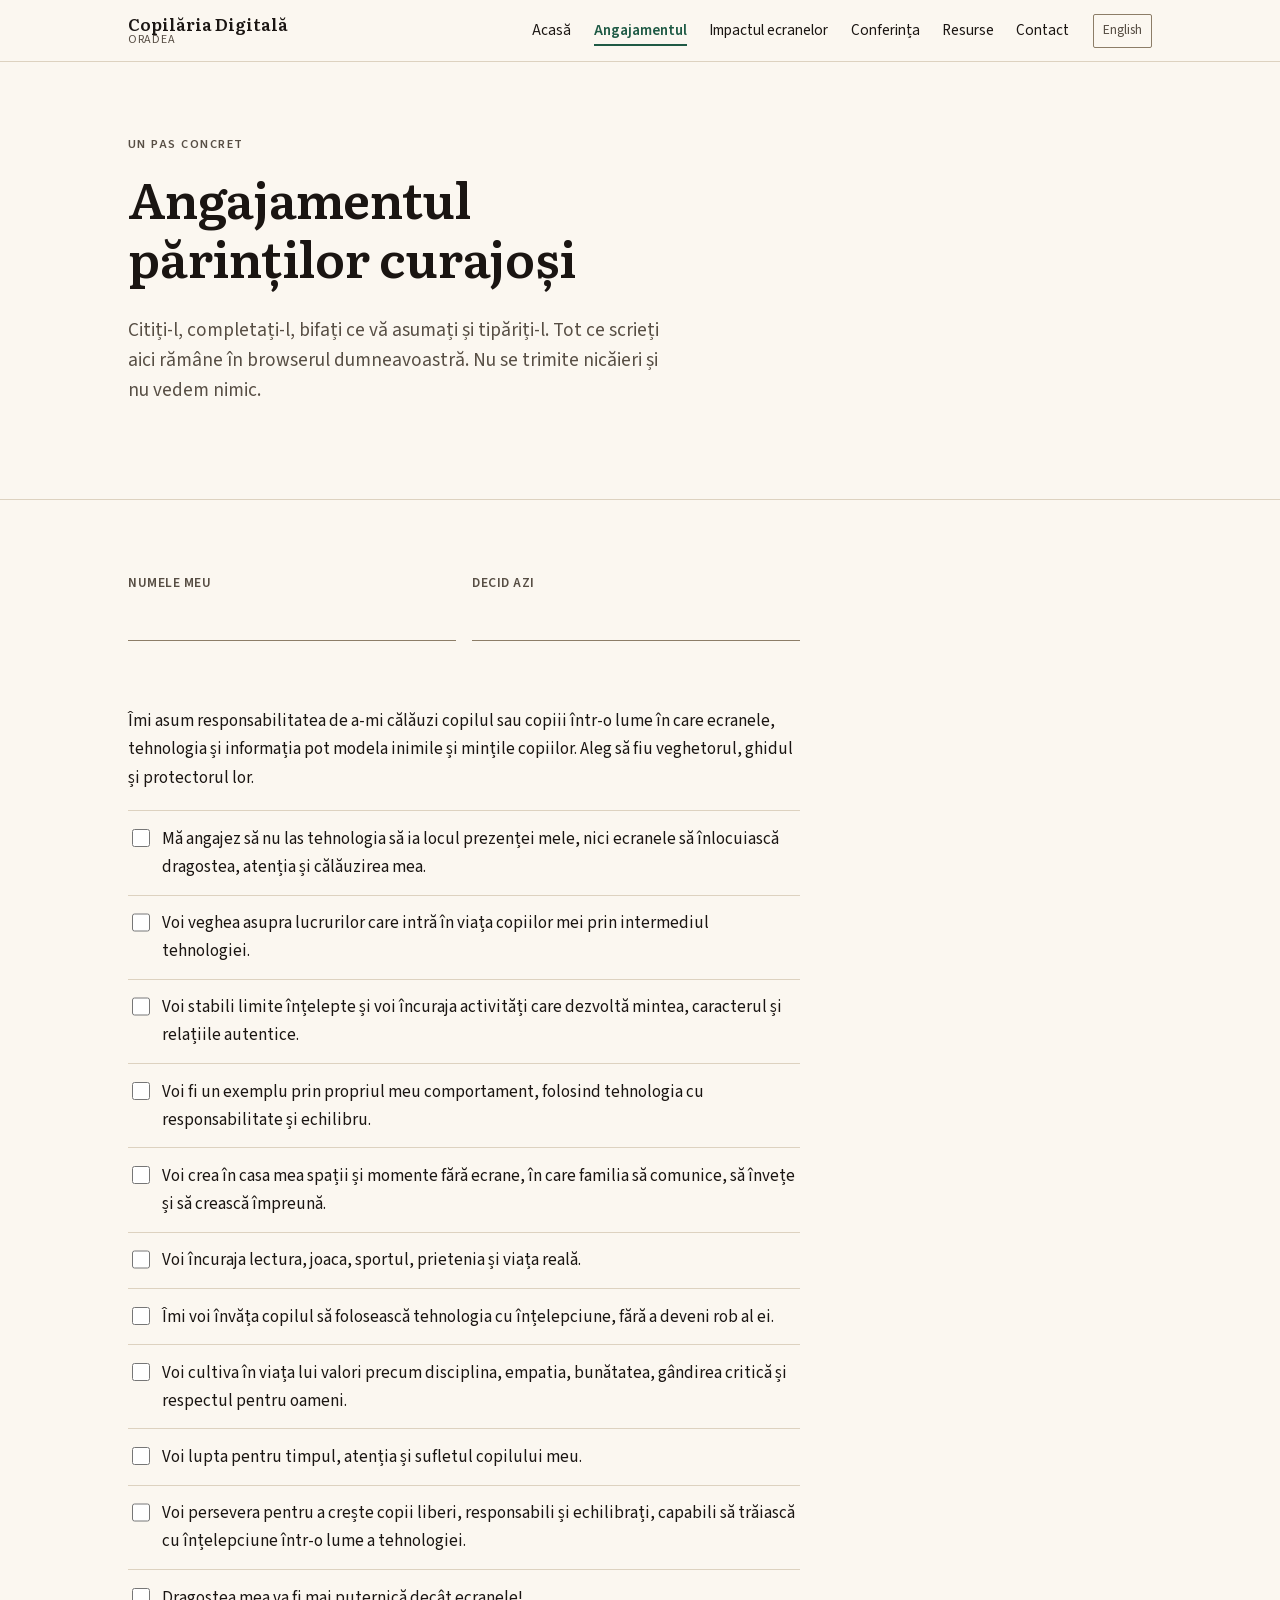
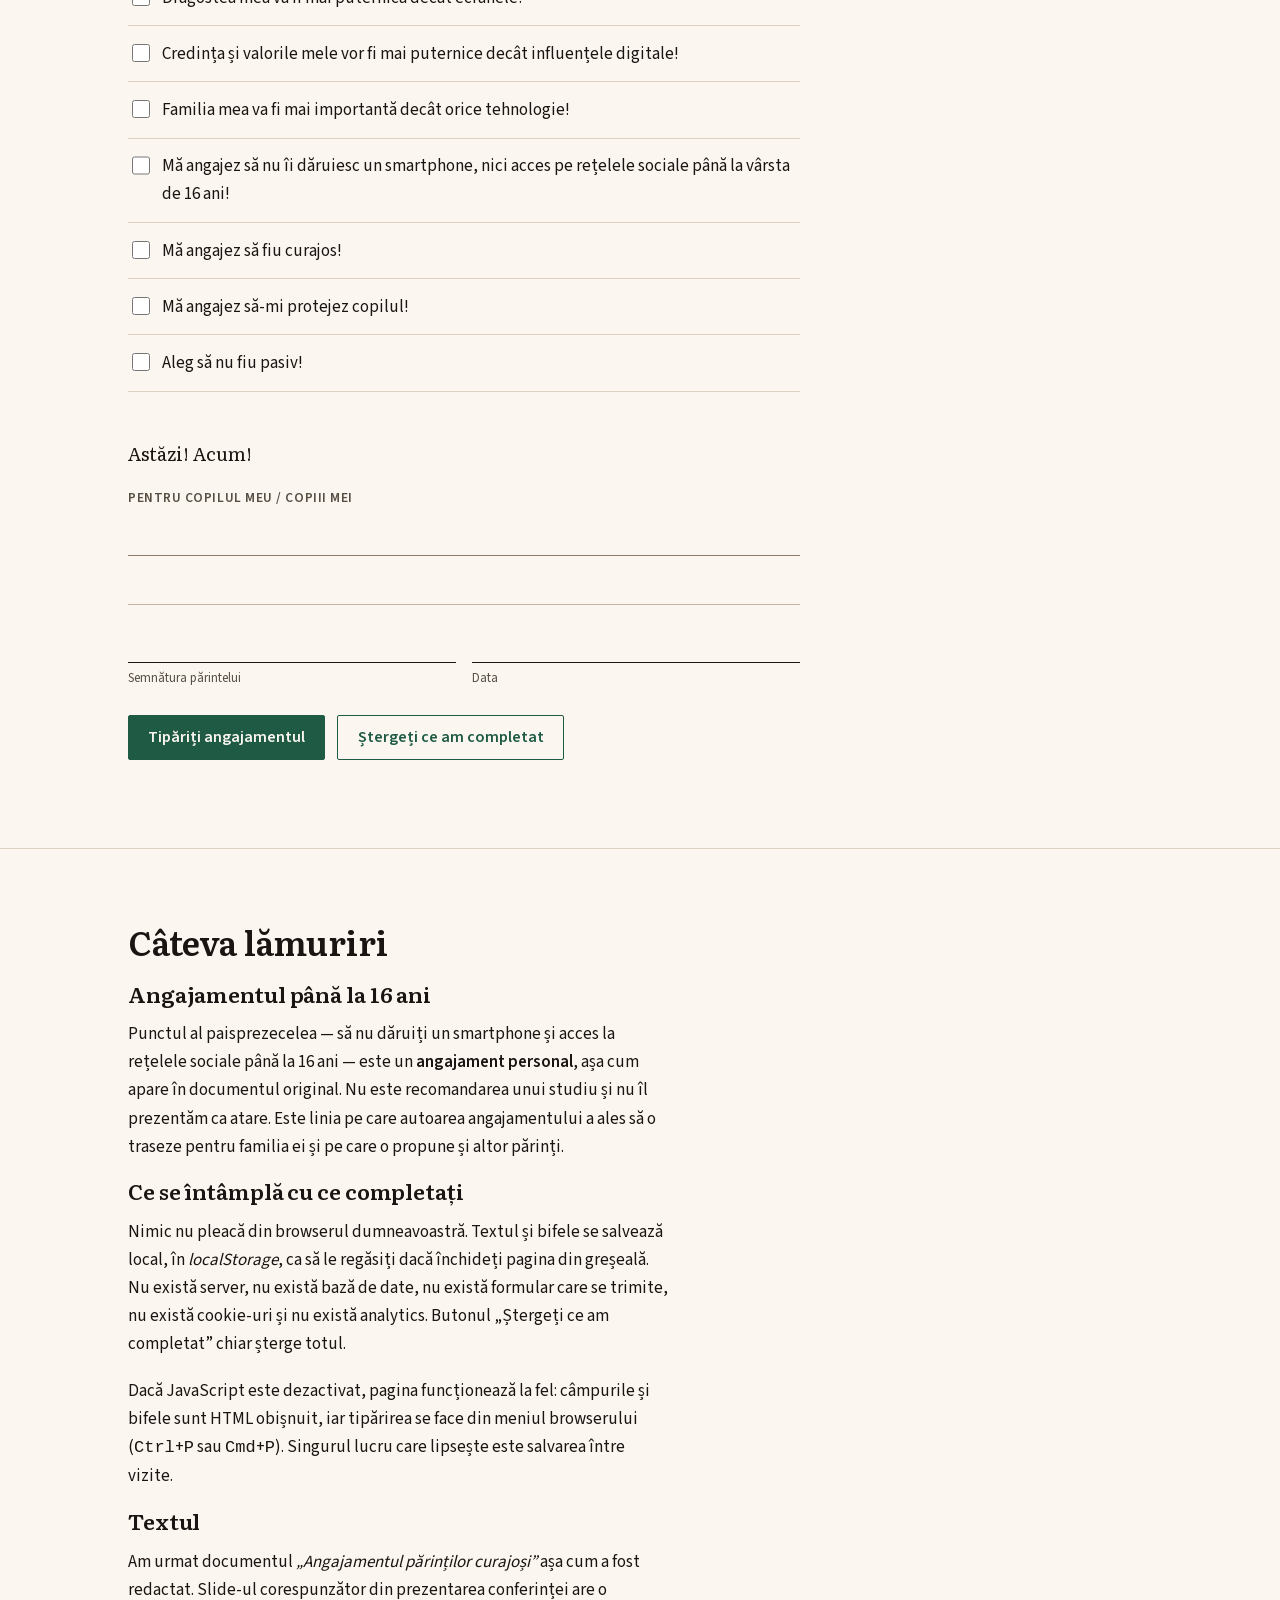
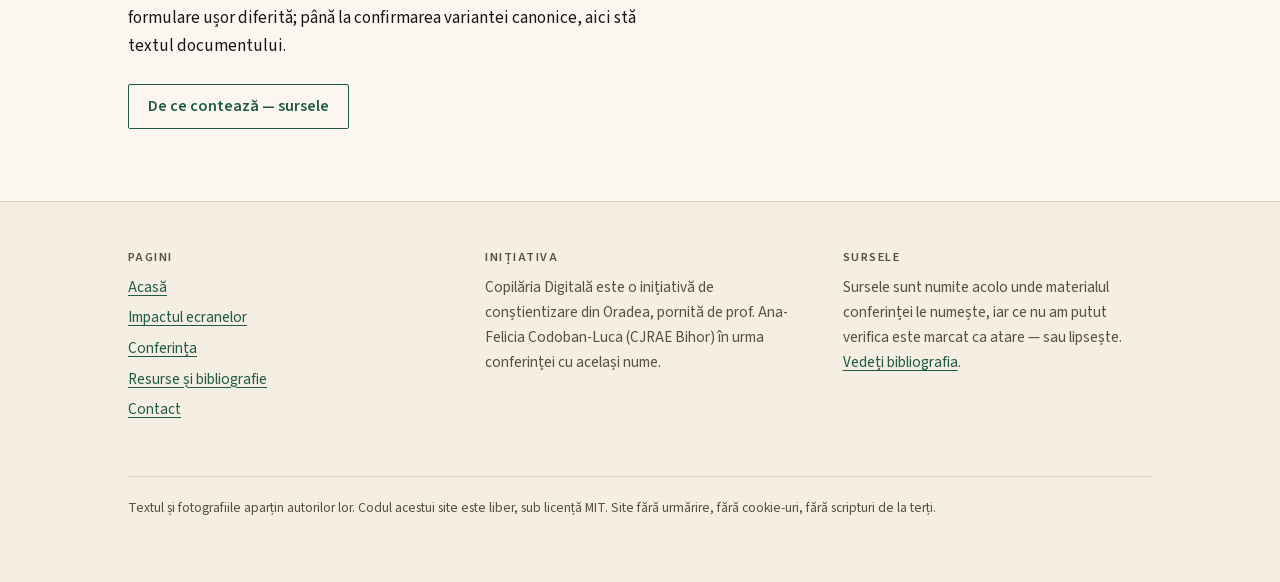
==== angajament/index.html @ 708503aa "feat: first public version of the site Twelve hand-written pages, Romanian at / and English at /en/," ====
<!doctype html>
<html lang="ro">
<head>
<meta charset="utf-8">
<meta name="viewport" content="width=device-width, initial-scale=1">
<title>Angajamentul părinților curajoși — Copilăria Digitală</title>
<meta name="description" content="Șaptesprezece angajamente pe care un părinte le poate citi, bifa, semna și tipări. Se completează în pagină și rămâne în browserul dumneavoastră — nu se trimite nicăieri.">
<link rel="canonical" href="https://copilariadigitala.github.io/angajament/">
<link rel="alternate" hreflang="ro" href="https://copilariadigitala.github.io/angajament/">
<link rel="alternate" hreflang="en" href="https://copilariadigitala.github.io/en/pledge/">
<link rel="alternate" hreflang="x-default" href="https://copilariadigitala.github.io/">
<meta property="og:type" content="article">
<meta property="og:locale" content="ro_RO">
<meta property="og:site_name" content="Copilăria Digitală">
<meta property="og:title" content="Angajamentul părinților curajoși">
<meta property="og:description" content="Șaptesprezece angajamente pe care un părinte le poate citi, bifa, semna și tipări.">
<meta property="og:url" content="https://copilariadigitala.github.io/angajament/">
<meta property="og:image" content="https://copilariadigitala.github.io/assets/img/key-visual-960.jpg">
<meta name="twitter:card" content="summary_large_image">
<link rel="icon" href="/assets/favicon.svg" type="image/svg+xml">
<link rel="preload" as="font" type="font/woff2" href="/assets/fonts/literata-600.woff2" crossorigin>
<link rel="preload" as="font" type="font/woff2" href="/assets/fonts/source-sans-3-400.woff2" crossorigin>
<link rel="stylesheet" href="/assets/site.css">
<script src="/assets/site.js" defer></script>
</head>
<body>
<a class="skip-link" href="#main">Sari la conținut</a>

<header class="site-header">
  <div class="wrap">
    <a class="brand" href="/">Copilăria Digitală<span>Oradea</span></a>
    <nav class="nav" aria-label="Navigare principală">
      <ul>
        <li><a href="/">Acasă</a></li>
        <li><a href="/angajament/" aria-current="page">Angajamentul</a></li>
        <li><a href="/impactul-ecranelor/">Impactul ecranelor</a></li>
        <li><a href="/conferinta/">Conferința</a></li>
        <li><a href="/resurse/">Resurse</a></li>
        <li><a href="/contact/">Contact</a></li>
      </ul>
    </nav>
    <a class="lang-switch" href="/en/pledge/" lang="en" hreflang="en">English</a>
  </div>
</header>

<main id="main">

  <section class="section">
    <div class="wrap prose">
      <p class="eyebrow no-print">Un pas concret</p>
      <h1>Angajamentul părinților curajoși</h1>
      <p class="lede no-print">Citiți-l, completați-l, bifați ce vă asumați și tipăriți-l.
        Tot ce scrieți aici rămâne în browserul dumneavoastră. Nu se trimite nicăieri și nu
        vedem nimic.</p>
    </div>
  </section>

  <section class="section">
    <div class="wrap">
      <div class="pledge" data-pledge>

        <div class="pledge-meta">
          <p class="field">
            <label for="nume">Numele meu</label>
            <input id="nume" name="nume" type="text" autocomplete="name">
          </p>
          <p class="field">
            <label for="data">Decid azi</label>
            <input id="data" name="data" type="text" inputmode="numeric" placeholder="">
          </p>
        </div>

        <p>Îmi asum responsabilitatea de a-mi călăuzi copilul sau copiii într-o lume în care
          ecranele, tehnologia și informația pot modela inimile și mințile copiilor. Aleg să
          fiu veghetorul, ghidul și protectorul lor.</p>

        <ul class="commitments">
          <li><label><input type="checkbox" name="v1"><span>Mă angajez să nu las tehnologia
            să ia locul prezenței mele, nici ecranele să înlocuiască dragostea, atenția și
            călăuzirea mea.</span></label></li>
          <li><label><input type="checkbox" name="v2"><span>Voi veghea asupra lucrurilor care
            intră în viața copiilor mei prin intermediul tehnologiei.</span></label></li>
          <li><label><input type="checkbox" name="v3"><span>Voi stabili limite înțelepte și
            voi încuraja activități care dezvoltă mintea, caracterul și relațiile
            autentice.</span></label></li>
          <li><label><input type="checkbox" name="v4"><span>Voi fi un exemplu prin propriul
            meu comportament, folosind tehnologia cu responsabilitate și echilibru.</span></label></li>
          <li><label><input type="checkbox" name="v5"><span>Voi crea în casa mea spații și
            momente fără ecrane, în care familia să comunice, să învețe și să crească
            împreună.</span></label></li>
          <li><label><input type="checkbox" name="v6"><span>Voi încuraja lectura, joaca,
            sportul, prietenia și viața reală.</span></label></li>
          <li><label><input type="checkbox" name="v7"><span>Îmi voi învăța copilul să
            folosească tehnologia cu înțelepciune, fără a deveni rob al ei.</span></label></li>
          <li><label><input type="checkbox" name="v8"><span>Voi cultiva în viața lui valori
            precum disciplina, empatia, bunătatea, gândirea critică și respectul pentru
            oameni.</span></label></li>
          <li><label><input type="checkbox" name="v9"><span>Voi lupta pentru timpul, atenția
            și sufletul copilului meu.</span></label></li>
          <li><label><input type="checkbox" name="v10"><span>Voi persevera pentru a crește
            copii liberi, responsabili și echilibrați, capabili să trăiască cu înțelepciune
            într-o lume a tehnologiei.</span></label></li>
          <li><label><input type="checkbox" name="v11"><span>Dragostea mea va fi mai puternică
            decât ecranele!</span></label></li>
          <li><label><input type="checkbox" name="v12"><span>Credința și valorile mele vor fi
            mai puternice decât influențele digitale!</span></label></li>
          <li><label><input type="checkbox" name="v13"><span>Familia mea va fi mai importantă
            decât orice tehnologie!</span></label></li>
          <li><label><input type="checkbox" name="v14"><span>Mă angajez să nu îi dăruiesc un
            smartphone, nici acces pe rețelele sociale până la vârsta de 16 ani!</span></label></li>
          <li><label><input type="checkbox" name="v15"><span>Mă angajez să fiu curajos!</span></label></li>
          <li><label><input type="checkbox" name="v16"><span>Mă angajez să-mi protejez
            copilul!</span></label></li>
          <li><label><input type="checkbox" name="v17"><span>Aleg să nu fiu pasiv!</span></label></li>
        </ul>

        <p class="pledge-close">Astăzi! Acum!</p>

        <p class="field">
          <label for="copii">Pentru copilul meu / copiii mei</label>
          <input id="copii" name="copii" type="text">
        </p>

        <div class="signature">
          <div>
            <div class="sig-line"></div>
            <span>Semnătura părintelui</span>
          </div>
          <div>
            <div class="sig-line"></div>
            <span>Data</span>
          </div>
        </div>

        <div class="btn-row no-print">
          <button class="btn" type="button" data-pledge-print hidden>Tipăriți angajamentul</button>
          <button class="btn btn--ghost" type="button" data-pledge-clear hidden>Ștergeți ce am
            completat</button>
        </div>
        <p class="saved-note no-print" data-pledge-status data-saved-label="Salvat în acest browser."></p>
      </div>
    </div>
  </section>

  <section class="section no-print" aria-labelledby="despre-text">
    <div class="wrap prose">
      <h2 id="despre-text">Câteva lămuriri</h2>

      <h3>Angajamentul până la 16 ani</h3>
      <p>Punctul al paisprezecelea — să nu dăruiți un smartphone și acces la rețelele sociale
        până la 16 ani — este un <b>angajament personal</b>, așa cum apare în documentul
        original. Nu este recomandarea unui studiu și nu îl prezentăm ca atare. Este linia
        pe care autoarea angajamentului a ales să o traseze pentru familia ei și pe care o
        propune și altor părinți.</p>

      <h3>Ce se întâmplă cu ce completați</h3>
      <p>Nimic nu pleacă din browserul dumneavoastră. Textul și bifele se salvează local, în
        <i>localStorage</i>, ca să le regăsiți dacă închideți pagina din greșeală. Nu există
        server, nu există bază de date, nu există formular care se trimite, nu există
        cookie-uri și nu există analytics. Butonul „Ștergeți ce am completat” chiar șterge
        totul.</p>
      <p>Dacă JavaScript este dezactivat, pagina funcționează la fel: câmpurile și bifele sunt
        HTML obișnuit, iar tipărirea se face din meniul browserului
        (<kbd>Ctrl</kbd>+<kbd>P</kbd> sau <kbd>Cmd</kbd>+<kbd>P</kbd>). Singurul lucru care
        lipsește este salvarea între vizite.</p>

      <h3>Textul</h3>
      <p>Am urmat documentul <i>„Angajamentul părinților curajoși”</i> așa cum a fost redactat.
        Slide-ul corespunzător din prezentarea conferinței are o formulare ușor diferită;
        până la confirmarea variantei canonice, aici stă textul documentului.</p>

      <div class="btn-row">
        <a class="btn btn--ghost" href="/impactul-ecranelor/">De ce contează — sursele</a>
      </div>
    </div>
  </section>

</main>

<footer class="site-footer no-print">
  <div class="wrap">
    <div class="footer-grid">
      <div>
        <h2>Pagini</h2>
        <ul>
          <li><a href="/">Acasă</a></li>
          <li><a href="/impactul-ecranelor/">Impactul ecranelor</a></li>
          <li><a href="/conferinta/">Conferința</a></li>
          <li><a href="/resurse/">Resurse și bibliografie</a></li>
          <li><a href="/contact/">Contact</a></li>
        </ul>
      </div>
      <div>
        <h2>Inițiativa</h2>
        <p>Copilăria Digitală este o inițiativă de conștientizare din Oradea, pornită de
          prof. Ana-Felicia Codoban-Luca (CJRAE Bihor) în urma conferinței cu același nume.</p>
      </div>
      <div>
        <h2>Sursele</h2>
        <p>Sursele sunt numite acolo unde materialul conferinței le numește, iar ce nu am
          putut verifica este marcat ca atare — sau lipsește.
          <a href="/resurse/#bibliografie">Vedeți bibliografia</a>.</p>
      </div>
    </div>
    <p class="colophon">Textul și fotografiile aparțin autorilor lor. Codul acestui site este
      liber, sub licență MIT. Site fără urmărire, fără cookie-uri, fără scripturi de la terți.</p>
  </div>
</footer>

</body>
</html>
---- assets/site.css ----
/* Copilăria Digitală — one stylesheet, shared by all twelve pages.
   Light theme is warm paper at dawn and it is the default: the message is that life after
   the screen is the good part. Dark theme is the midnight navy of the event's own key
   visual, so a parent reading at 23:40 gets the artwork's night, not a dimmed office UI.
   prefers-color-scheme only — a toggle needs a render-blocking inline script. */

/* ---------------------------------------------------------------- fonts */

@font-face {
  font-family: 'Literata';
  font-style: normal;
  font-weight: 400;
  font-display: swap;
  src: url('/assets/fonts/literata-400.woff2') format('woff2');
  unicode-range: U+0020-007E, U+00A0-017E, U+018F, U+0192, U+01A0-01A1, U+01AF-01B0, U+01C4-01DC,
    U+01E6-01E7, U+01EA-01EB, U+01FA-021B, U+022A-022D, U+0230-0233, U+0237, U+0259,
    U+02BB-02BC, U+02BE-02BF, U+02C6-02CC, U+02DA, U+02DC-02DD, U+0304, U+0308,
    U+2007-200B, U+2010, U+2012-2015, U+2018-201A, U+201C-201E, U+2020-2022, U+2026,
    U+2030, U+2032-2033, U+2039-203A, U+2042, U+2044;
}

@font-face {
  font-family: 'Literata';
  font-style: normal;
  font-weight: 600;
  font-display: swap;
  src: url('/assets/fonts/literata-600.woff2') format('woff2');
  unicode-range: U+0020-007E, U+00A0-017E, U+018F, U+0192, U+01A0-01A1, U+01AF-01B0, U+01C4-01DC,
    U+01E6-01E7, U+01EA-01EB, U+01FA-021B, U+022A-022D, U+0230-0233, U+0237, U+0259,
    U+02BB-02BC, U+02BE-02BF, U+02C6-02CC, U+02DA, U+02DC-02DD, U+0304, U+0308,
    U+2007-200B, U+2010, U+2012-2015, U+2018-201A, U+201C-201E, U+2020-2022, U+2026,
    U+2030, U+2032-2033, U+2039-203A, U+2042, U+2044;
}

@font-face {
  font-family: 'Source Sans 3';
  font-style: normal;
  font-weight: 400;
  font-display: swap;
  src: url('/assets/fonts/source-sans-3-400.woff2') format('woff2');
  unicode-range: U+0020-007E, U+00A0-0181, U+0186, U+018A, U+018D-0190, U+0192-0194, U+0196-0197,
    U+019A-019B, U+019E, U+01A0-01A1, U+01AF-01B1, U+01B7, U+01BF-01C3, U+01CD-01DD,
    U+01E2-01E7, U+01EA-01EB, U+01EE-01F0, U+01F4-01F5, U+01F7-0201, U+0204-0205,
    U+0208-0209, U+020C-020D, U+0218-0220, U+0222-0223, U+0226-0227, U+0237, U+023A-023E,
    U+0241-0245, U+0248-0249, U+0259, U+02BB-02C1, U+02C6-02CC, U+02D0-02D7, U+02DA,
    U+02DC-02DE, U+02E0-02E4, U+02ED, U+0304, U+0308, U+0329, U+2007, U+2009-200B,
    U+2010-201E, U+2020-2023, U+2026, U+202F-2033, U+2035, U+2039-203A, U+203C-203F,
    U+2044, U+2047-204A, U+FEFF;
}

@font-face {
  font-family: 'Source Sans 3';
  font-style: normal;
  font-weight: 600;
  font-display: swap;
  src: url('/assets/fonts/source-sans-3-600.woff2') format('woff2');
  unicode-range: U+0020-007E, U+00A0-0181, U+0186, U+018A, U+018D-0190, U+0192-0194, U+0196-0197,
    U+019A-019B, U+019E, U+01A0-01A1, U+01AF-01B1, U+01B7, U+01BF-01C3, U+01CD-01DD,
    U+01E2-01E7, U+01EA-01EB, U+01EE-01F0, U+01F4-01F5, U+01F7-0201, U+0204-0205,
    U+0208-0209, U+020C-020D, U+0218-0220, U+0222-0223, U+0226-0227, U+0237, U+023A-023E,
    U+0241-0245, U+0248-0249, U+0259, U+02BB-02C1, U+02C6-02CC, U+02D0-02D7, U+02DA,
    U+02DC-02DE, U+02E0-02E4, U+02ED, U+0304, U+0308, U+0329, U+2007, U+2009-200B,
    U+2010-201E, U+2020-2023, U+2026, U+202F-2033, U+2035, U+2039-203A, U+203C-203F,
    U+2044, U+2047-204A, U+FEFF;
}

/* --------------------------------------------------------------- tokens */

:root {
  color-scheme: light;

  --paper: #fbf7f0;
  --paper-sunk: #f4eee3;
  --ink: #1a1512;
  --ink-muted: #574e44;
  --rule: #ddd2c0;
  --rule-strong: #c4b6a0;
  /* Interactive borders need 3:1 against their ground; the decorative hairline above
     does not, and must not be reused for a form field's only visible boundary. */
  --rule-input: #8c7d67;

  --accent: #1f5a45;
  --accent-hover: #143c2e;
  --accent-wash: #e9f0ea;

  --rose: #a3282a; /* form errors and the missing-citation guard. Nowhere else. */
  --focus: #1d4ed8;

  --font-display: 'Literata', 'Palatino Linotype', Palatino, 'Book Antiqua', Georgia, serif;
  --font-body: 'Source Sans 3', -apple-system, BlinkMacSystemFont, 'Segoe UI', Roboto,
    'Helvetica Neue', Arial, sans-serif;

  --measure: 34rem;
  --page: 68rem;
  --gap: clamp(1.5rem, 4vw, 3rem);
  --radius: 2px;
}

@media (prefers-color-scheme: dark) {
  :root {
    color-scheme: dark;

    --paper: #0c1428;
    --paper-sunk: #121d36;
    --ink: #eaeff8;
    --ink-muted: #a8b6cc;
    --rule: #263453;
    --rule-strong: #3a4d75;
    --rule-input: #6b7f9f;

    --accent: #6fc79b;
    --accent-hover: #9adcbb;
    --accent-wash: #14263a;

    --rose: #ff9b9d;
    --focus: #f5c451;
  }
}

/* ----------------------------------------------------------------- base */

*,
*::before,
*::after {
  box-sizing: border-box;
}

html {
  -webkit-text-size-adjust: 100%;
  scroll-behavior: smooth;
}

@media (prefers-reduced-motion: reduce) {
  html {
    scroll-behavior: auto;
  }
  *,
  *::before,
  *::after {
    animation-duration: 0.01ms !important;
    transition-duration: 0.01ms !important;
  }
}

body {
  margin: 0;
  background: var(--paper);
  color: var(--ink);
  font-family: var(--font-body);
  font-size: 1.0625rem;
  line-height: 1.65;
  text-rendering: optimizeLegibility;
  /* A long unbreakable string (a pasted URL, the printed href below) must wrap rather
     than push the page sideways on a 360 px phone. */
  overflow-wrap: break-word;
}

h1,
h2,
h3,
h4 {
  font-family: var(--font-display);
  font-weight: 600;
  line-height: 1.2;
  margin: 0 0 0.6em;
  letter-spacing: -0.005em;
  text-wrap: balance;
}

h1 {
  font-size: clamp(2rem, 6vw, 3.1rem);
}
h2 {
  font-size: clamp(1.5rem, 3.6vw, 2.1rem);
}
h3 {
  font-size: clamp(1.15rem, 2.4vw, 1.35rem);
}
h4 {
  font-size: 1.0625rem;
}

p,
ul,
ol,
dl {
  margin: 0 0 1.1em;
}

a {
  color: var(--accent);
  text-decoration-thickness: 1px;
  text-underline-offset: 0.18em;
}

a:hover {
  color: var(--accent-hover);
}

:focus-visible {
  outline: 3px solid var(--focus);
  outline-offset: 2px;
  border-radius: var(--radius);
}

img {
  max-width: 100%;
  height: auto;
  display: block;
}

hr {
  border: 0;
  border-top: 1px solid var(--rule);
  margin: var(--gap) 0;
}

::selection {
  background: var(--accent);
  color: var(--paper);
}

.skip-link {
  position: absolute;
  left: -9999px;
  top: 0;
  background: var(--paper);
  color: var(--ink);
  padding: 0.7rem 1rem;
  border: 1px solid var(--rule-input);
  z-index: 20;
}

.skip-link:focus {
  left: 0.5rem;
  top: 0.5rem;
}

.visually-hidden {
  position: absolute;
  width: 1px;
  height: 1px;
  margin: -1px;
  padding: 0;
  overflow: hidden;
  clip-path: inset(50%);
  white-space: nowrap;
}

/* ------------------------------------------------------------- skeleton */

.wrap {
  width: 100%;
  max-width: var(--page);
  margin-inline: auto;
  padding-inline: clamp(1rem, 4vw, 2rem);
}

.prose {
  max-width: var(--measure);
}

/* `class="wrap prose"` is one element wearing two hats, and .prose's narrower max-width
   would otherwise shrink the wrap itself — which, being margin-inline:auto, then centres
   the column away from the grid the header and hero sit on. Keep the wrap at page width
   and put the measure on its children instead. */
.wrap.prose {
  max-width: var(--page);
}

.wrap.prose > * {
  max-width: var(--measure);
}

.section {
  padding-block: clamp(2.5rem, 7vw, 4.5rem);
  border-top: 1px solid var(--rule);
}

.section:first-of-type {
  border-top: 0;
}

.section--sunk {
  background: var(--paper-sunk);
}

.lede {
  font-size: 1.2rem;
  line-height: 1.55;
  color: var(--ink-muted);
}

.eyebrow {
  font-family: var(--font-body);
  font-size: 0.78rem;
  font-weight: 600;
  letter-spacing: 0.12em;
  text-transform: uppercase;
  color: var(--ink-muted);
  margin: 0 0 0.8rem;
}

/* -------------------------------------------------------------- header */

.site-header {
  border-bottom: 1px solid var(--rule);
  background: var(--paper);
}

.site-header .wrap {
  display: flex;
  flex-wrap: wrap;
  align-items: center;
  gap: 0.75rem 1.5rem;
  padding-block: 0.85rem;
}

.brand {
  font-family: var(--font-display);
  font-weight: 600;
  font-size: 1.05rem;
  line-height: 1.15;
  color: var(--ink);
  text-decoration: none;
  margin-right: auto;
}

.brand span {
  display: block;
  font-family: var(--font-body);
  font-weight: 400;
  font-size: 0.75rem;
  letter-spacing: 0.06em;
  text-transform: uppercase;
  color: var(--ink-muted);
}

/* The nav is always visible and simply wraps. No toggle, no disclosure widget, no script —
   six links fit on two lines at 360 px, which is cheaper than any button that hides them. */
.nav {
  width: 100%;
}

.nav ul {
  list-style: none;
  margin: 0;
  padding: 0;
  display: flex;
  flex-wrap: wrap;
  gap: 0.35rem 1.1rem;
}

.nav a {
  display: block;
  padding: 0.2rem 0;
  font-size: 0.95rem;
  color: var(--ink);
  text-decoration: none;
}

.nav a:hover,
.nav a[aria-current='page'] {
  color: var(--accent);
}

.nav a[aria-current='page'] {
  font-weight: 600;
}

.lang-switch {
  font-size: 0.85rem;
  color: var(--ink-muted);
  text-decoration: none;
  border: 1px solid var(--rule-input);
  border-radius: var(--radius);
  padding: 0.3rem 0.55rem;
}

.lang-switch:hover {
  color: var(--accent);
}

.nav a[aria-current='page'] {
  box-shadow: inset 0 -2px 0 var(--accent);
}

@media (min-width: 56rem) {
  .nav {
    width: auto;
  }
  .nav ul {
    gap: 1.4rem;
  }
}

/* -------------------------------------------------------------- footer */

.site-footer {
  border-top: 1px solid var(--rule);
  background: var(--paper-sunk);
  padding-block: clamp(2rem, 5vw, 3rem);
  font-size: 0.95rem;
  color: var(--ink-muted);
}

.site-footer h2 {
  font-size: 0.78rem;
  font-family: var(--font-body);
  letter-spacing: 0.12em;
  text-transform: uppercase;
  color: var(--ink-muted);
  margin-bottom: 0.6rem;
}

.footer-grid {
  display: grid;
  gap: var(--gap);
  grid-template-columns: repeat(auto-fit, minmax(14rem, 1fr));
}

.footer-grid ul {
  list-style: none;
  padding: 0;
  margin: 0;
}

.footer-grid li {
  margin-bottom: 0.35rem;
}

.colophon {
  margin-top: var(--gap);
  padding-top: 1.25rem;
  border-top: 1px solid var(--rule);
  font-size: 0.85rem;
}

/* ---------------------------------------------------------------- hero */

.hero {
  border-bottom: 1px solid var(--rule);
}

.hero-media {
  margin: 0;
  border-bottom: 1px solid var(--rule);
}

.hero-media img {
  width: 100%;
  aspect-ratio: 3 / 2;
  object-fit: cover;
}

.hero-body {
  padding-block: clamp(2rem, 6vw, 3.5rem);
}

.hero-body h1 {
  margin-bottom: 0.4em;
}

.hero-body p {
  max-width: var(--measure);
}

/* -------------------------------------------------------------- button */

.btn {
  display: inline-block;
  font-family: var(--font-body);
  font-weight: 600;
  font-size: 1rem;
  line-height: 1.3;
  padding: 0.7rem 1.2rem;
  border: 1px solid var(--accent);
  border-radius: var(--radius);
  background: var(--accent);
  color: var(--paper);
  text-decoration: none;
  cursor: pointer;
}

.btn:hover {
  background: var(--accent-hover);
  border-color: var(--accent-hover);
  color: var(--paper);
}

.btn--ghost {
  background: transparent;
  color: var(--accent);
}

.btn--ghost:hover {
  background: var(--accent-wash);
  color: var(--accent-hover);
}

.btn-row {
  display: flex;
  flex-wrap: wrap;
  gap: 0.75rem;
  margin-top: 1.5rem;
}

/* --------------------------------------------------------------- cards */
/* Hairlines, not cards: 1px warm rules, no shadows, no floating panels.
   The visual language of a document a parent can trust and print. */

.cols {
  display: grid;
  gap: var(--gap);
  grid-template-columns: repeat(auto-fit, minmax(15rem, 1fr));
}

.cols > * > h3 {
  padding-top: 0.9rem;
  border-top: 2px solid var(--accent);
  margin-bottom: 0.5rem;
}

.cols p:last-child,
.cols ul:last-child {
  margin-bottom: 0;
}

.tight {
  padding-left: 1.1rem;
}

.tight li {
  margin-bottom: 0.35rem;
}

.tight li::marker {
  color: var(--rule-strong);
}

/* ---------------------------------------------------------------- fact */
/* The one component with real design weight. A .fact cannot render a number without a
   citation slot: if the <cite> is missing the block says so, out loud, on the page.
   The anti-fabrication rule is enforced by CSS, not by editorial goodwill. */

.fact {
  display: grid;
  gap: 0.35rem;
  padding: 1rem 0 1rem 1rem;
  border-left: 2px solid var(--accent);
  margin: 0 0 1.25rem;
}

.fact-figure {
  font-family: var(--font-display);
  font-weight: 600;
  font-size: clamp(1.6rem, 4vw, 2.2rem);
  line-height: 1;
  color: var(--ink);
  font-variant-numeric: tabular-nums;
}

.fact-body {
  margin: 0;
}

.fact cite {
  font-style: normal;
  font-size: 0.85rem;
  color: var(--ink-muted);
}

.fact:not(:has(cite))::after {
  content: '⚠ Citare lipsă — această cifră nu poate fi publicată.';
  font-size: 0.85rem;
  font-weight: 600;
  color: var(--rose);
}

.fact--unsourced {
  border-left-style: dashed;
  border-left-color: var(--rule-strong);
  background: repeating-linear-gradient(
    135deg,
    transparent,
    transparent 6px,
    var(--paper-sunk) 6px,
    var(--paper-sunk) 12px
  );
}

.fact--unsourced .fact-figure {
  color: var(--ink-muted);
}

.fact--unsourced cite::before {
  content: 'Sursă neconfirmată — ';
  font-weight: 600;
  color: var(--ink);
}

.fact-list {
  display: grid;
  gap: 0.9rem 2rem;
  grid-template-columns: repeat(auto-fit, minmax(13rem, 1fr));
  padding: 0;
  margin: 0 0 1.25rem;
  list-style: none;
  border-left: 2px solid var(--accent);
  padding-left: 1rem;
}

.fact > .fact-list {
  border-left: 0;
  padding-left: 0;
  margin-bottom: 0.4rem;
}

.after-cols {
  margin-top: var(--gap);
}

.fact-list b {
  display: block;
  font-family: var(--font-display);
  font-size: 1.45rem;
  line-height: 1.1;
  font-variant-numeric: tabular-nums;
}

.fact-list span {
  font-size: 0.95rem;
  color: var(--ink-muted);
}

/* --------------------------------------------------------------- quote */

blockquote {
  margin: 0 0 1.4em;
  padding-left: 1.1rem;
  border-left: 1px solid var(--rule-strong);
  font-family: var(--font-display);
  font-size: 1.08rem;
  line-height: 1.55;
}

blockquote p {
  margin-bottom: 0.6em;
}

blockquote cite,
.attrib {
  display: block;
  font-family: var(--font-body);
  font-style: normal;
  font-size: 0.88rem;
  color: var(--ink-muted);
}

.pull {
  border-left: 0;
  padding: 0;
  max-width: 44rem;
  font-size: clamp(1.3rem, 3.2vw, 1.8rem);
  line-height: 1.35;
}

.trigger-note {
  font-size: 0.9rem;
  color: var(--ink-muted);
  border: 1px dashed var(--rule-strong);
  border-radius: var(--radius);
  padding: 0.7rem 0.9rem;
  margin-bottom: 1rem;
}

/* -------------------------------------------------------------- source */

.sources {
  list-style: none;
  padding: 0;
  margin: 0;
  font-size: 0.95rem;
}

.sources li {
  padding: 0.7rem 0;
  border-top: 1px solid var(--rule);
}

.sources li:last-child {
  border-bottom: 1px solid var(--rule);
}

.sources i {
  font-style: italic;
}

.gloss {
  color: var(--ink-muted);
}

/* The "working translation" label sits inside the gloss paragraph, so it needs its own
   breathing room — otherwise it reads as the last line of the quotation itself. */
.gloss > .attrib {
  margin-top: 0.35rem;
}

/* ------------------------------------------------------------- gallery */

.gallery {
  display: grid;
  gap: 0.75rem;
  grid-template-columns: repeat(auto-fill, minmax(15rem, 1fr));
  padding: 0;
  margin: 0;
  list-style: none;
}

.gallery figure {
  margin: 0;
}

.gallery img {
  width: 100%;
  aspect-ratio: 3 / 2;
  object-fit: cover;
  border: 1px solid var(--rule);
  border-radius: var(--radius);
}

.gallery figcaption {
  font-size: 0.85rem;
  color: var(--ink-muted);
  padding-top: 0.4rem;
}

.figure-plain {
  margin: 0;
}

/* A figure narrower than the column still must not be wider than the phone.
   min() rather than a bare max-width, which at 360 px pushed the page sideways. */
.figure-plain--portrait {
  max-width: min(32rem, 100%);
}

.figure-plain--wide {
  max-width: min(40rem, 100%);
}

.figure-plain img {
  border: 1px solid var(--rule);
  border-radius: var(--radius);
}

.figure-plain figcaption {
  font-size: 0.85rem;
  color: var(--ink-muted);
  padding-top: 0.4rem;
}

/* --------------------------------------------------------------- video */
/* Click-to-load facade. Nothing reaches YouTube until the visitor asks for it,
   and with JavaScript off the same element is an ordinary link to the recording. */

.video {
  border: 1px solid var(--rule);
  border-radius: var(--radius);
  padding: 1.25rem;
  background: var(--paper-sunk);
}

.video-frame {
  position: relative;
  aspect-ratio: 16 / 9;
  background: var(--paper);
  border: 1px dashed var(--rule-strong);
  border-radius: var(--radius);
  display: grid;
  place-content: center;
  text-align: center;
  padding: 1rem;
  gap: 0.6rem;
}

.video-frame iframe {
  position: absolute;
  inset: 0;
  width: 100%;
  height: 100%;
  border: 0;
}

/* ------------------------------------------------------------- pledge */

.pledge {
  max-width: 42rem;
}

.pledge-meta {
  display: grid;
  gap: 1rem;
  grid-template-columns: repeat(auto-fit, minmax(13rem, 1fr));
  margin-bottom: var(--gap);
}

.field label {
  display: block;
  font-size: 0.85rem;
  font-weight: 600;
  letter-spacing: 0.04em;
  text-transform: uppercase;
  color: var(--ink-muted);
  margin-bottom: 0.3rem;
}

.field input,
.field textarea {
  width: 100%;
  font: inherit;
  color: var(--ink);
  background: transparent;
  border: 0;
  border-bottom: 1px solid var(--rule-input);
  border-radius: 0;
  padding: 0.4rem 0.1rem;
}

.field input:focus,
.field textarea:focus {
  border-bottom-color: var(--accent);
}

.field input:invalid:not(:placeholder-shown) {
  border-bottom-color: var(--rose);
}

.commitments {
  list-style: none;
  padding: 0;
  margin: 0 0 var(--gap);
  counter-reset: vow;
}

.commitments li {
  border-top: 1px solid var(--rule);
  padding: 0.85rem 0;
}

.commitments li:last-child {
  border-bottom: 1px solid var(--rule);
}

.commitments label {
  display: grid;
  grid-template-columns: 1.4rem 1fr;
  gap: 0.75rem;
  align-items: start;
  cursor: pointer;
}

.commitments input[type='checkbox'] {
  width: 1.15rem;
  height: 1.15rem;
  margin-top: 0.25rem;
  accent-color: var(--accent);
}

.pledge-close {
  font-family: var(--font-display);
  font-size: 1.15rem;
  line-height: 1.45;
}

.signature {
  margin-top: var(--gap);
  padding-top: 1.25rem;
  border-top: 1px solid var(--rule-strong);
  display: grid;
  gap: 1rem;
  grid-template-columns: repeat(auto-fit, minmax(13rem, 1fr));
}

.sig-line {
  border-bottom: 1px solid var(--ink);
  min-height: 2.4rem;
}

.sig-line + span {
  font-size: 0.8rem;
  color: var(--ink-muted);
}

.privacy-note {
  font-size: 0.9rem;
  color: var(--ink-muted);
  border-top: 1px solid var(--rule);
  padding-top: 1rem;
  margin-top: var(--gap);
}

.saved-note {
  font-size: 0.9rem;
  color: var(--ink-muted);
}

/* -------------------------------------------------------------- contact */

.contact-list {
  list-style: none;
  padding: 0;
  margin: 0;
}

.contact-list > li,
.contact-list > div {
  border-top: 1px solid var(--rule);
  padding: 0.9rem 0;
  display: grid;
  gap: 0.15rem;
}

.contact-list > li:last-child,
.contact-list > div:last-child {
  border-bottom: 1px solid var(--rule);
}

.contact-list dd {
  margin: 0;
}

.contact-list dt,
.contact-list b {
  font-size: 0.8rem;
  font-weight: 600;
  letter-spacing: 0.08em;
  text-transform: uppercase;
  color: var(--ink-muted);
}

.placeholder {
  color: var(--ink-muted);
  border-bottom: 1px dashed var(--rule-strong);
}

/* ---------------------------------------------------------------- print */
/* The pledge is meant to leave the browser as paper. Everything that is chrome goes. */

@media print {
  :root {
    --paper: #fff;
    --paper-sunk: #fff;
    --ink: #000;
    --ink-muted: #333;
    --rule: #bbb;
    --rule-strong: #888;
    --accent: #000;
  }

  body {
    background: #fff;
    color: #000;
    font-size: 11pt;
    line-height: 1.45;
  }

  .site-header,
  .site-footer,
  .skip-link,
  .btn,
  .btn-row,
  .no-print,
  .video,
  .gallery {
    display: none !important;
  }

  .section {
    padding-block: 0;
    border-top: 0;
  }

  .wrap {
    max-width: none;
    padding-inline: 0;
  }

  .commitments li {
    break-inside: avoid;
  }

  .commitments input[type='checkbox'] {
    -webkit-appearance: none;
    appearance: none;
    border: 1px solid #000;
    width: 11pt;
    height: 11pt;
  }

  .commitments input[type='checkbox']:checked::after {
    content: '✓';
    display: block;
    line-height: 11pt;
    text-align: center;
    font-size: 9pt;
  }

  .field input {
    border-bottom: 1px solid #000;
  }

  .signature {
    break-inside: avoid;
    /* The two signature rules already delimit this block; a third rule above them,
       right under the children's-names underline, just reads as clutter on paper. */
    border-top: 0;
    padding-top: 0;
  }

  a[href^='http']::after {
    content: ' (' attr(href) ')';
    font-size: 8pt;
    color: #555;
    word-break: break-all;
  }
}
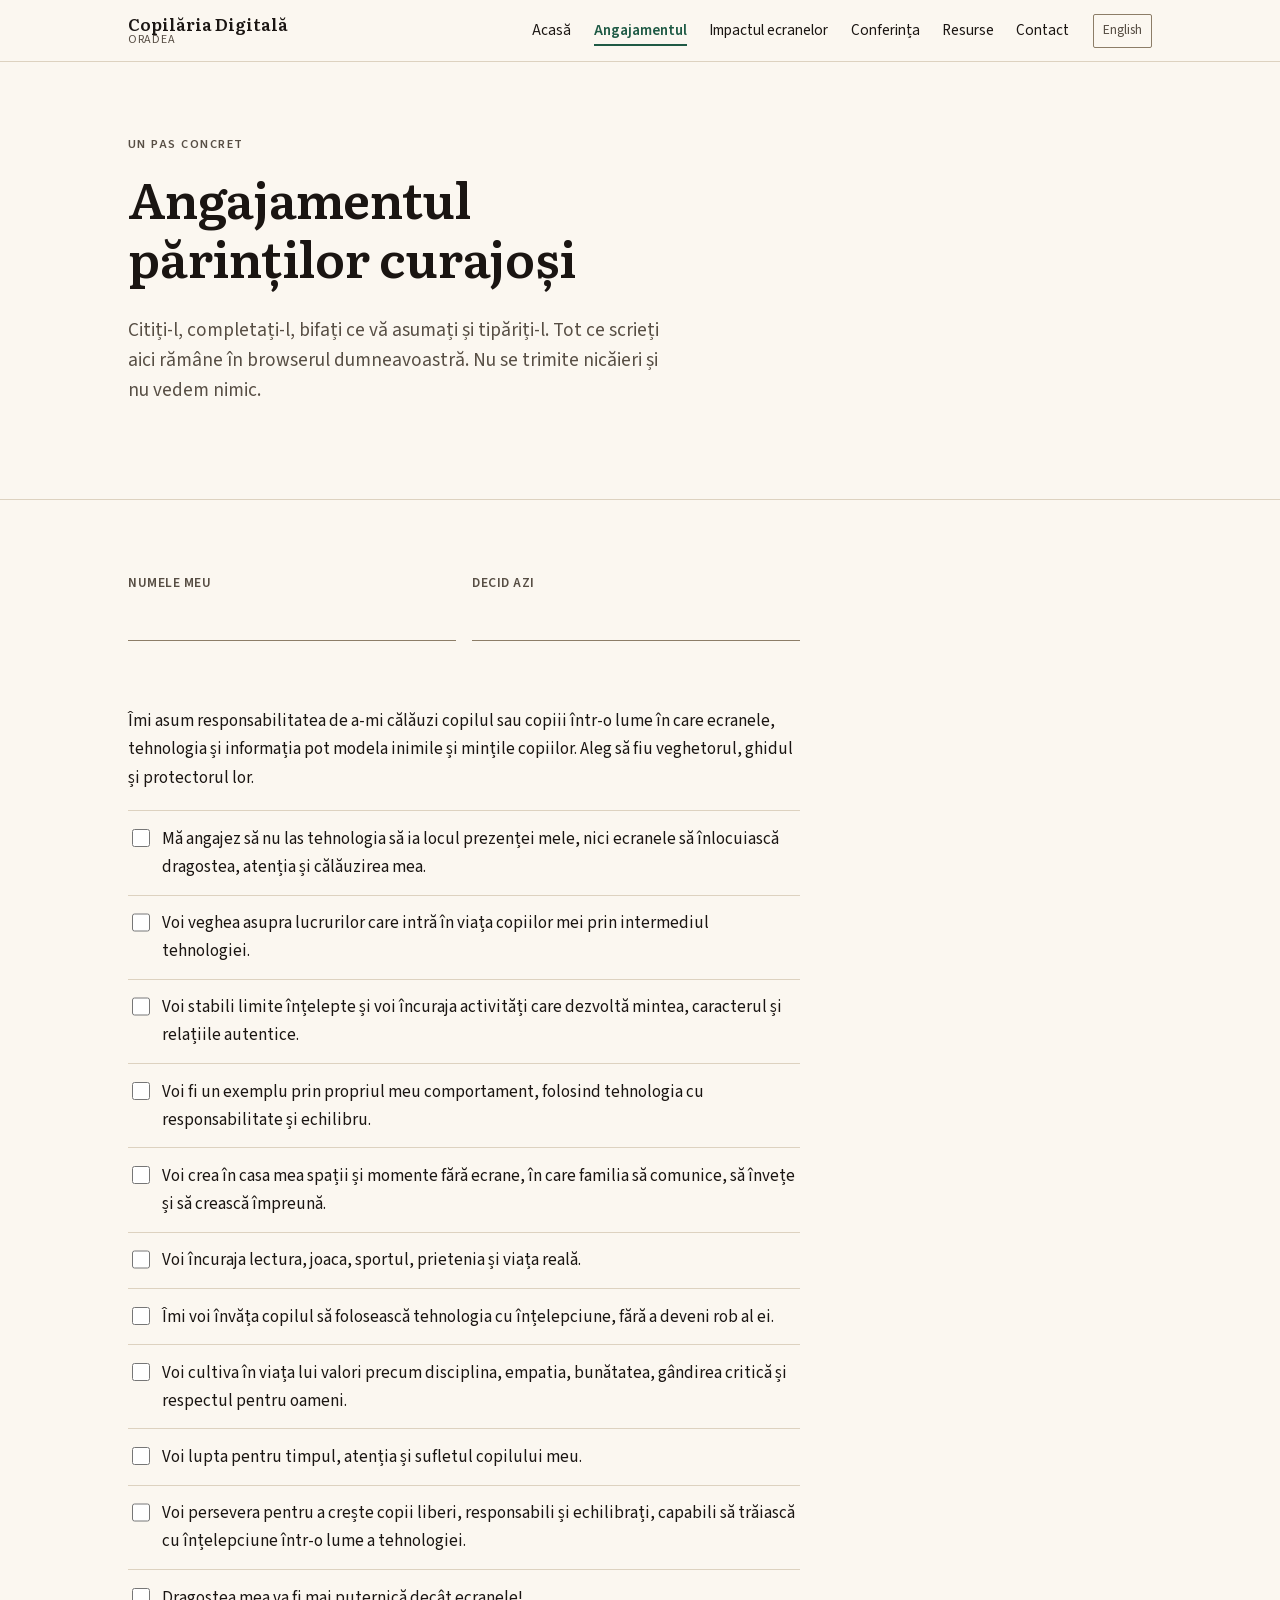
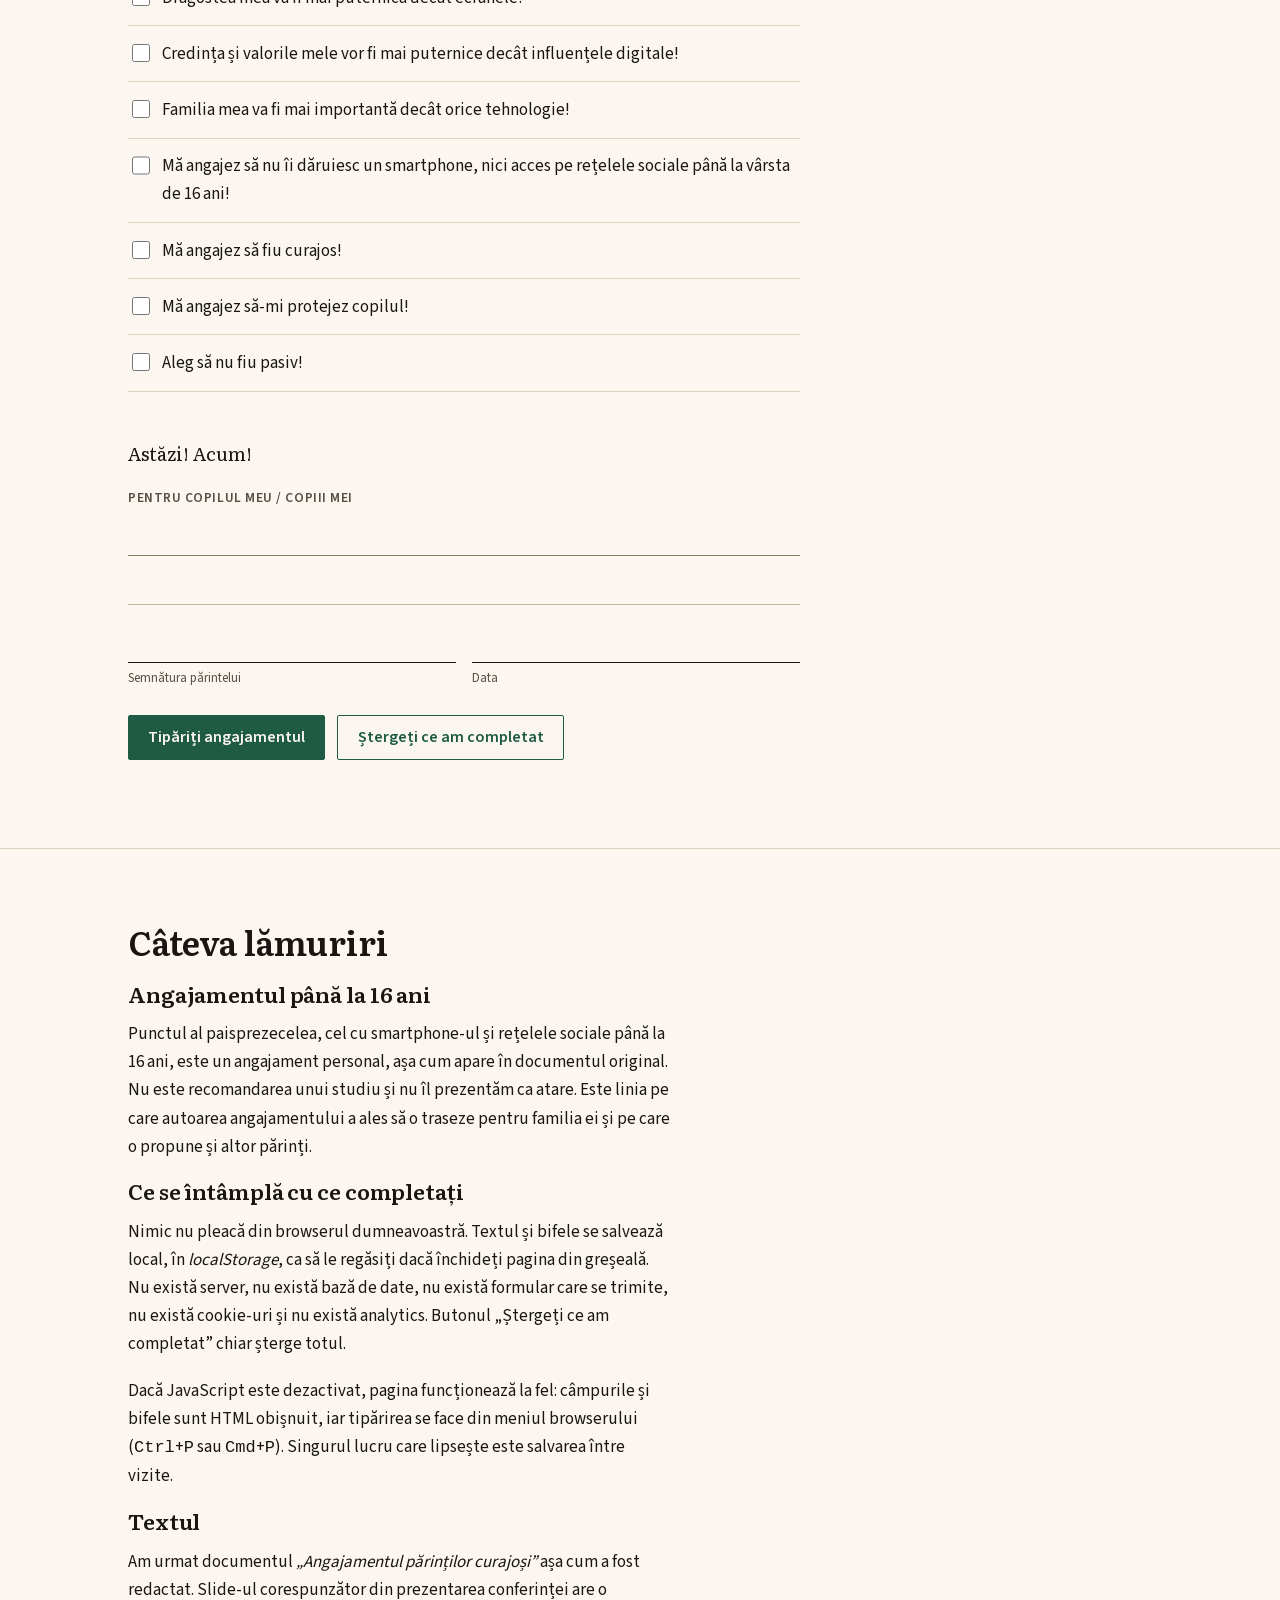
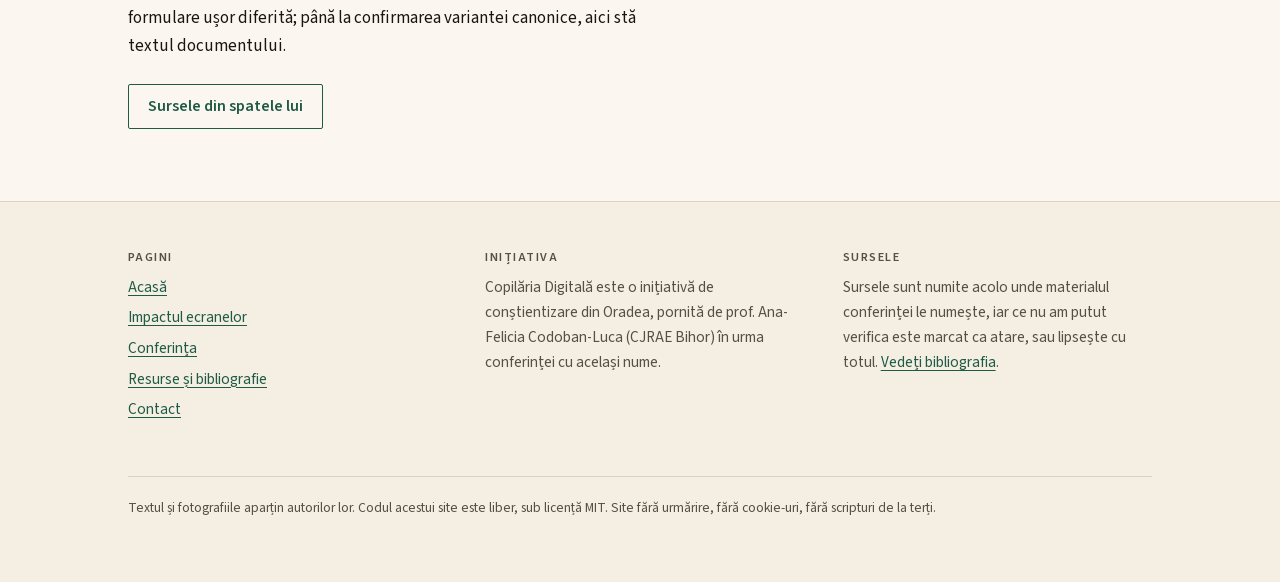
==== commit 9dc05350: "style: rewrite the copy in a plainer voice, drop the em dashes The source documents use no em dashes" ====
--- a/angajament/index.html
+++ b/angajament/index.html
@@ -3,8 +3,8 @@
 <head>
 <meta charset="utf-8">
 <meta name="viewport" content="width=device-width, initial-scale=1">
-<title>Angajamentul părinților curajoși — Copilăria Digitală</title>
-<meta name="description" content="Șaptesprezece angajamente pe care un părinte le poate citi, bifa, semna și tipări. Se completează în pagină și rămâne în browserul dumneavoastră — nu se trimite nicăieri.">
+<title>Angajamentul părinților curajoși · Copilăria Digitală</title>
+<meta name="description" content="Șaptesprezece angajamente pe care un părinte le poate citi, bifa, semna și tipări. Se completează în pagină și rămâne în browserul dumneavoastră, nu se trimite nicăieri.">
 <link rel="canonical" href="https://copilariadigitala.github.io/angajament/">
 <link rel="alternate" hreflang="ro" href="https://copilariadigitala.github.io/angajament/">
 <link rel="alternate" hreflang="en" href="https://copilariadigitala.github.io/en/pledge/">
@@ -147,11 +147,11 @@
       <h2 id="despre-text">Câteva lămuriri</h2>
 
       <h3>Angajamentul până la 16 ani</h3>
-      <p>Punctul al paisprezecelea — să nu dăruiți un smartphone și acces la rețelele sociale
-        până la 16 ani — este un <b>angajament personal</b>, așa cum apare în documentul
-        original. Nu este recomandarea unui studiu și nu îl prezentăm ca atare. Este linia
-        pe care autoarea angajamentului a ales să o traseze pentru familia ei și pe care o
-        propune și altor părinți.</p>
+      <p>Punctul al paisprezecelea, cel cu smartphone-ul și rețelele sociale până la 16 ani,
+        este un angajament personal, așa cum apare în documentul original. Nu este
+        recomandarea unui studiu și nu îl prezentăm ca atare. Este linia pe care autoarea
+        angajamentului a ales să o traseze pentru familia ei și pe care o propune și altor
+        părinți.</p>
 
       <h3>Ce se întâmplă cu ce completați</h3>
       <p>Nimic nu pleacă din browserul dumneavoastră. Textul și bifele se salvează local, în
@@ -170,7 +170,7 @@
         până la confirmarea variantei canonice, aici stă textul documentului.</p>
 
       <div class="btn-row">
-        <a class="btn btn--ghost" href="/impactul-ecranelor/">De ce contează — sursele</a>
+        <a class="btn btn--ghost" href="/impactul-ecranelor/">Sursele din spatele lui</a>
       </div>
     </div>
   </section>
@@ -198,7 +198,7 @@
       <div>
         <h2>Sursele</h2>
         <p>Sursele sunt numite acolo unde materialul conferinței le numește, iar ce nu am
-          putut verifica este marcat ca atare — sau lipsește.
+          putut verifica este marcat ca atare, sau lipsește cu totul.
           <a href="/resurse/#bibliografie">Vedeți bibliografia</a>.</p>
       </div>
     </div>
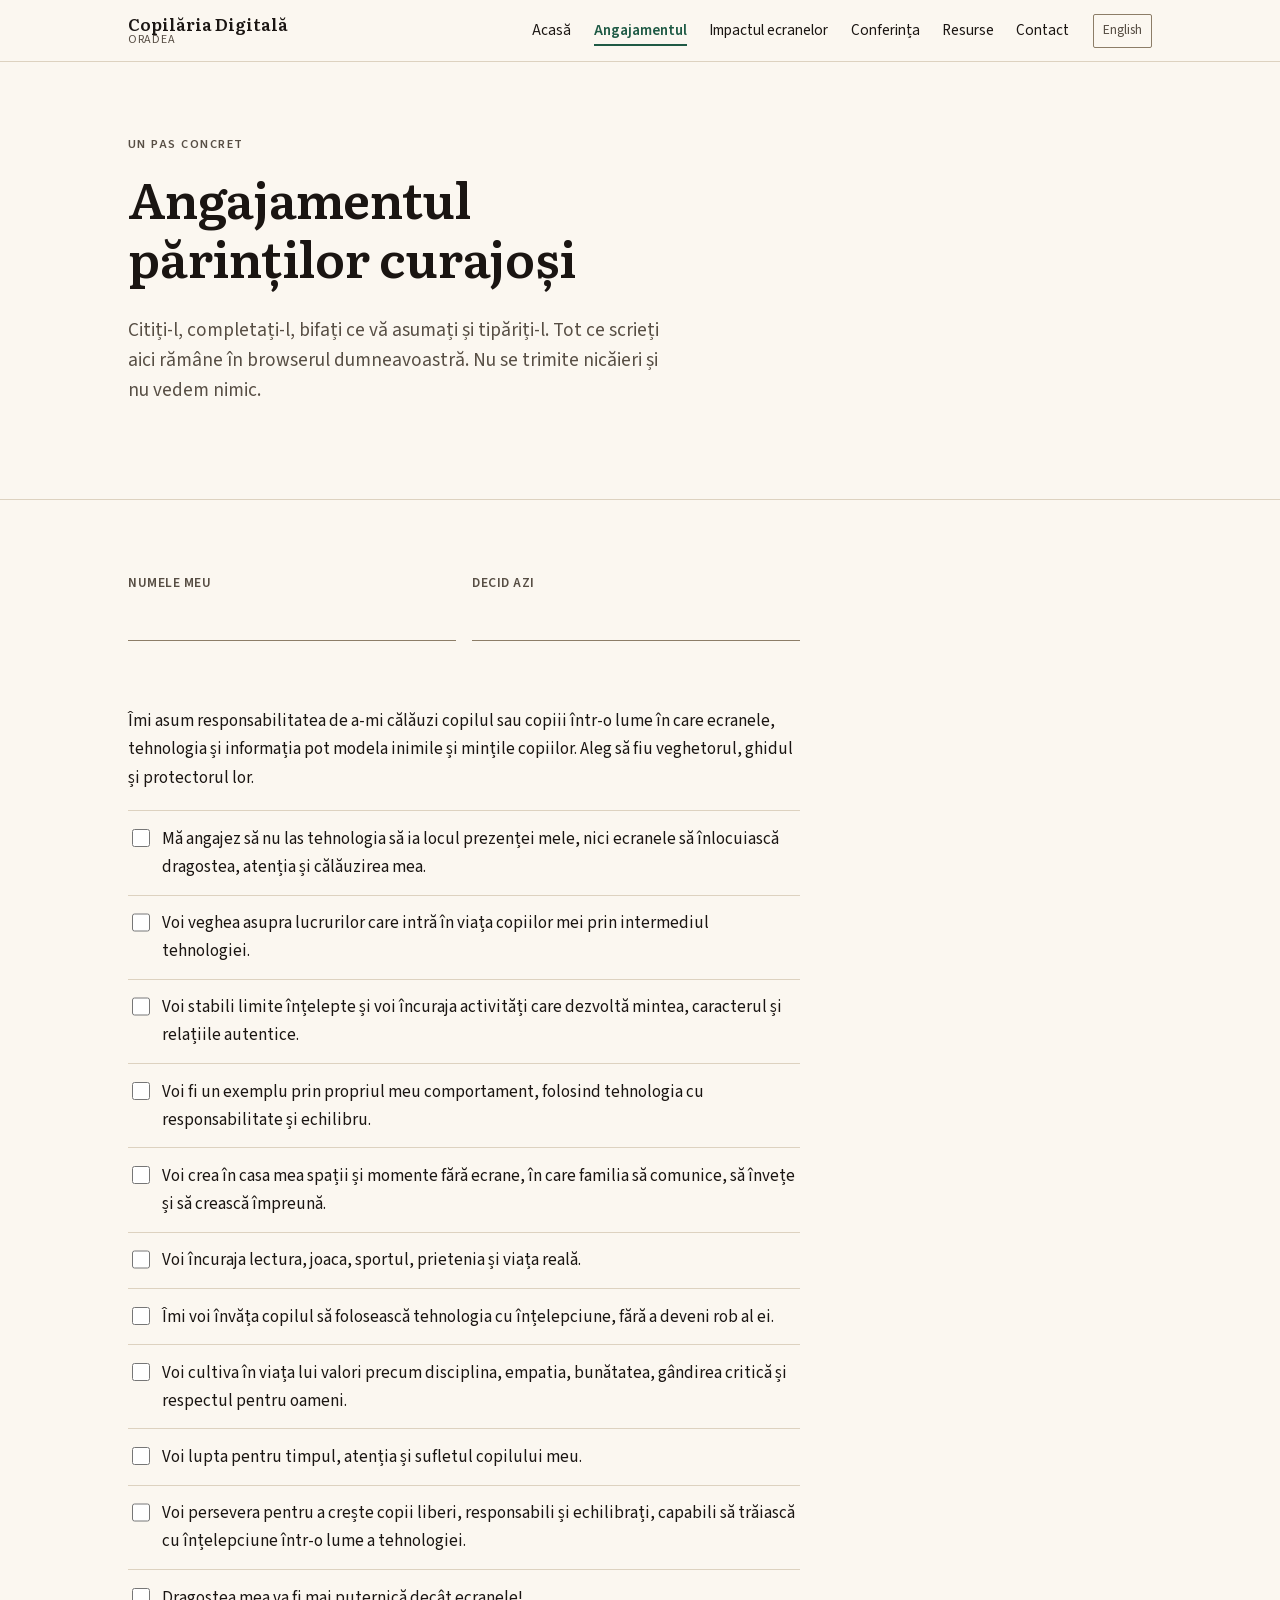
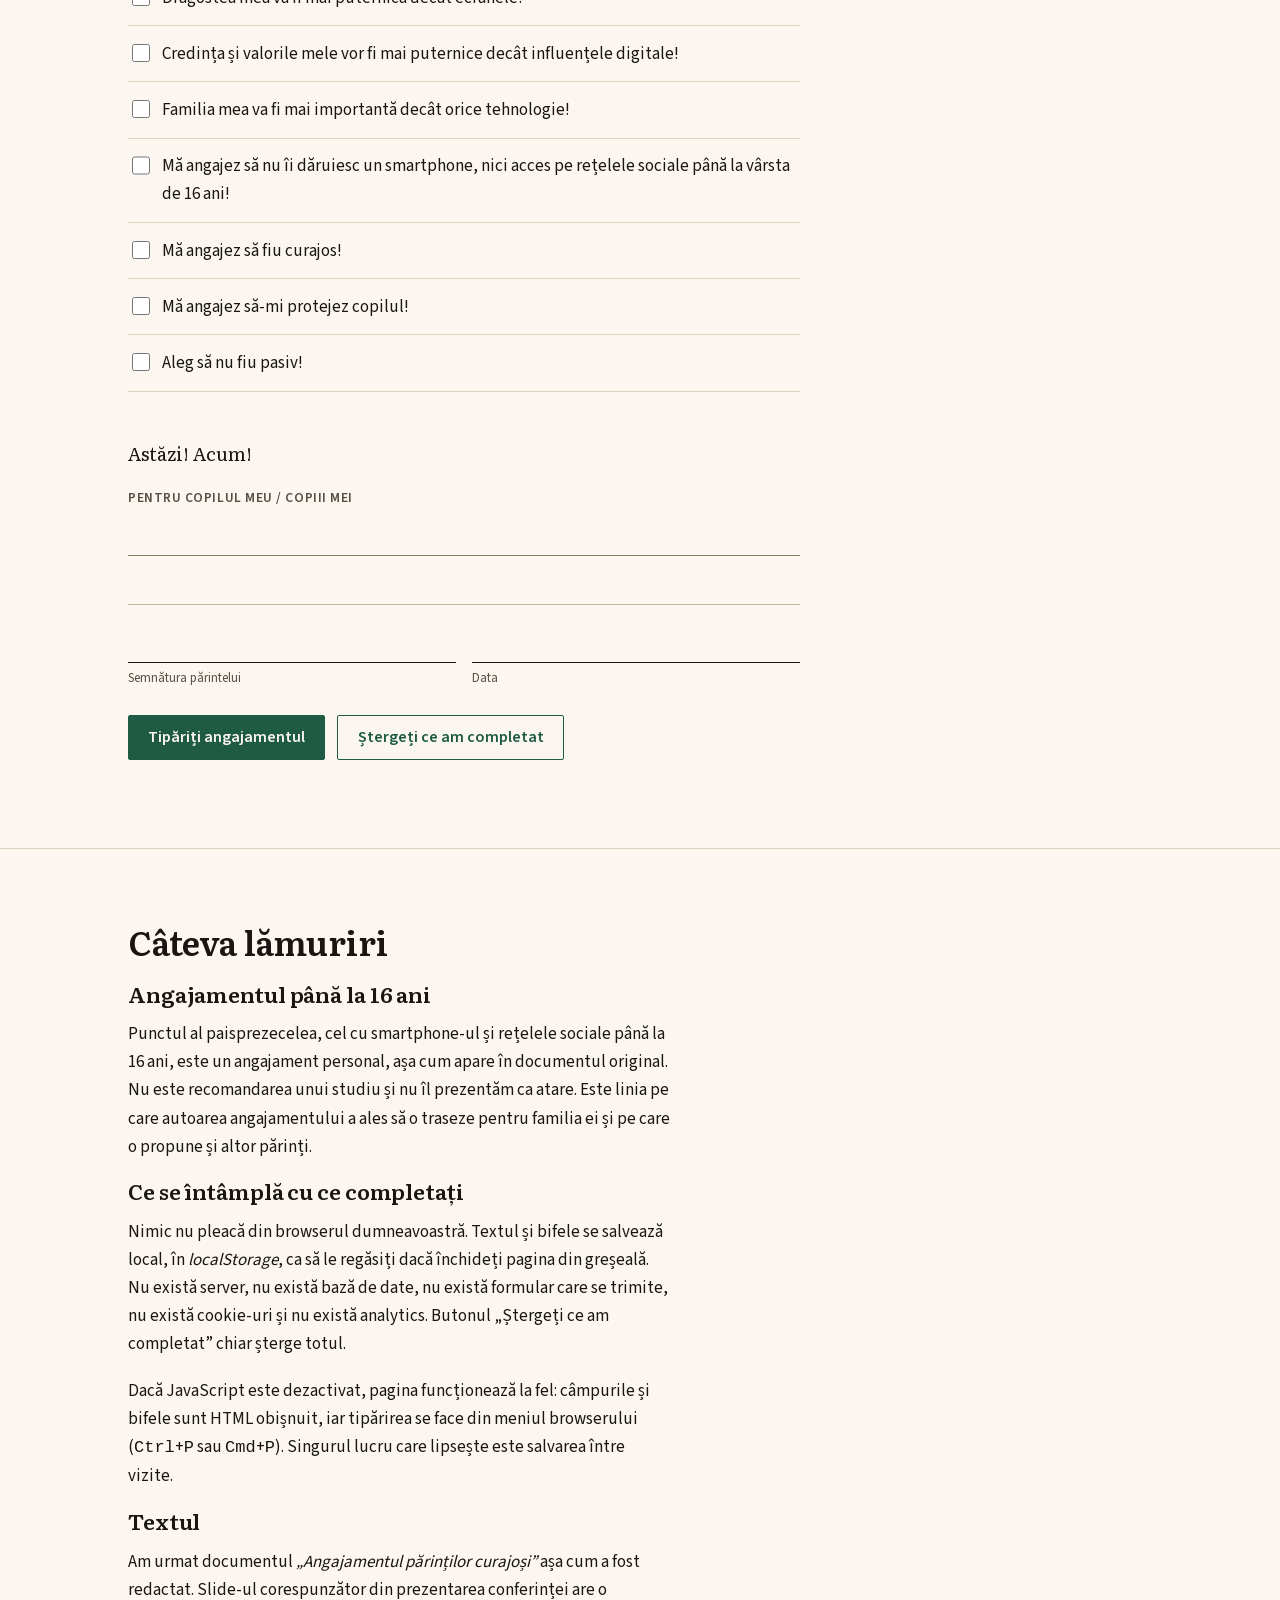
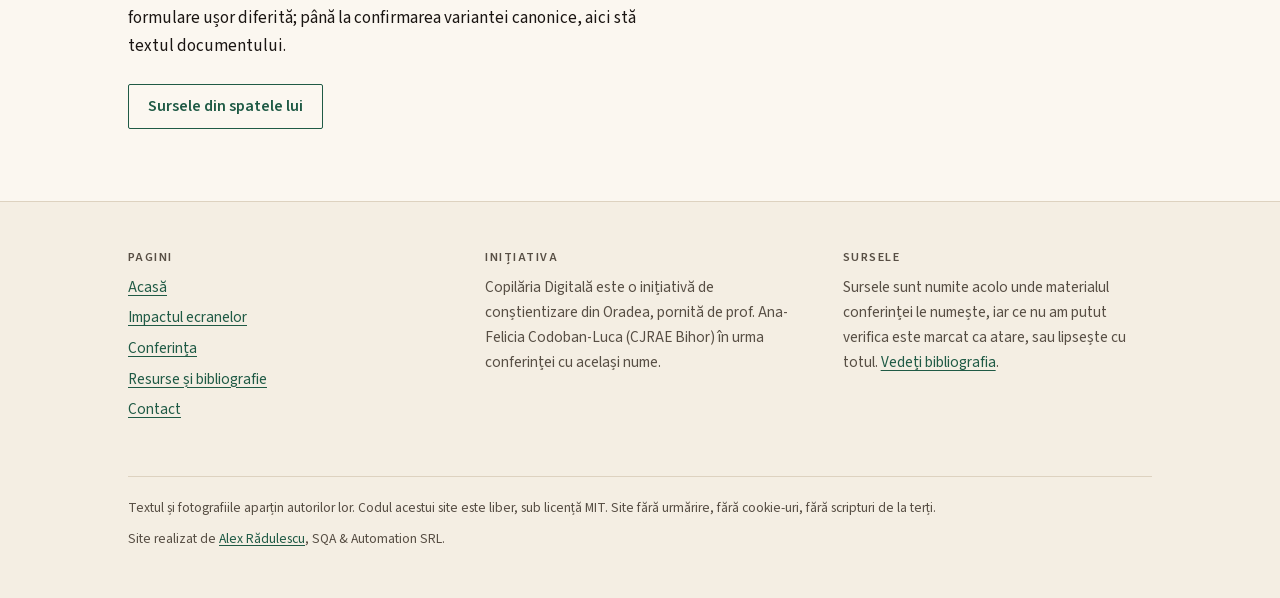
==== commit 3d092f72: "feat: credit the site's builder in the footer Adds a single credit line under the colophon on all tw" ====
--- a/angajament/index.html
+++ b/angajament/index.html
@@ -204,6 +204,8 @@
     </div>
     <p class="colophon">Textul și fotografiile aparțin autorilor lor. Codul acestui site este
       liber, sub licență MIT. Site fără urmărire, fără cookie-uri, fără scripturi de la terți.</p>
+    <p class="credit">Site realizat de <a href="https://separatio.github.io/" rel="noopener">Alex
+      Rădulescu</a>, SQA &amp; Automation SRL.</p>
   </div>
 </footer>
 
--- a/assets/site.css
+++ b/assets/site.css
@@ -431,8 +431,14 @@
 
 .colophon {
   margin-top: var(--gap);
+  margin-bottom: 0.5rem;
   padding-top: 1.25rem;
   border-top: 1px solid var(--rule);
+  font-size: 0.85rem;
+}
+
+.credit {
+  margin: 0;
   font-size: 0.85rem;
 }
 
